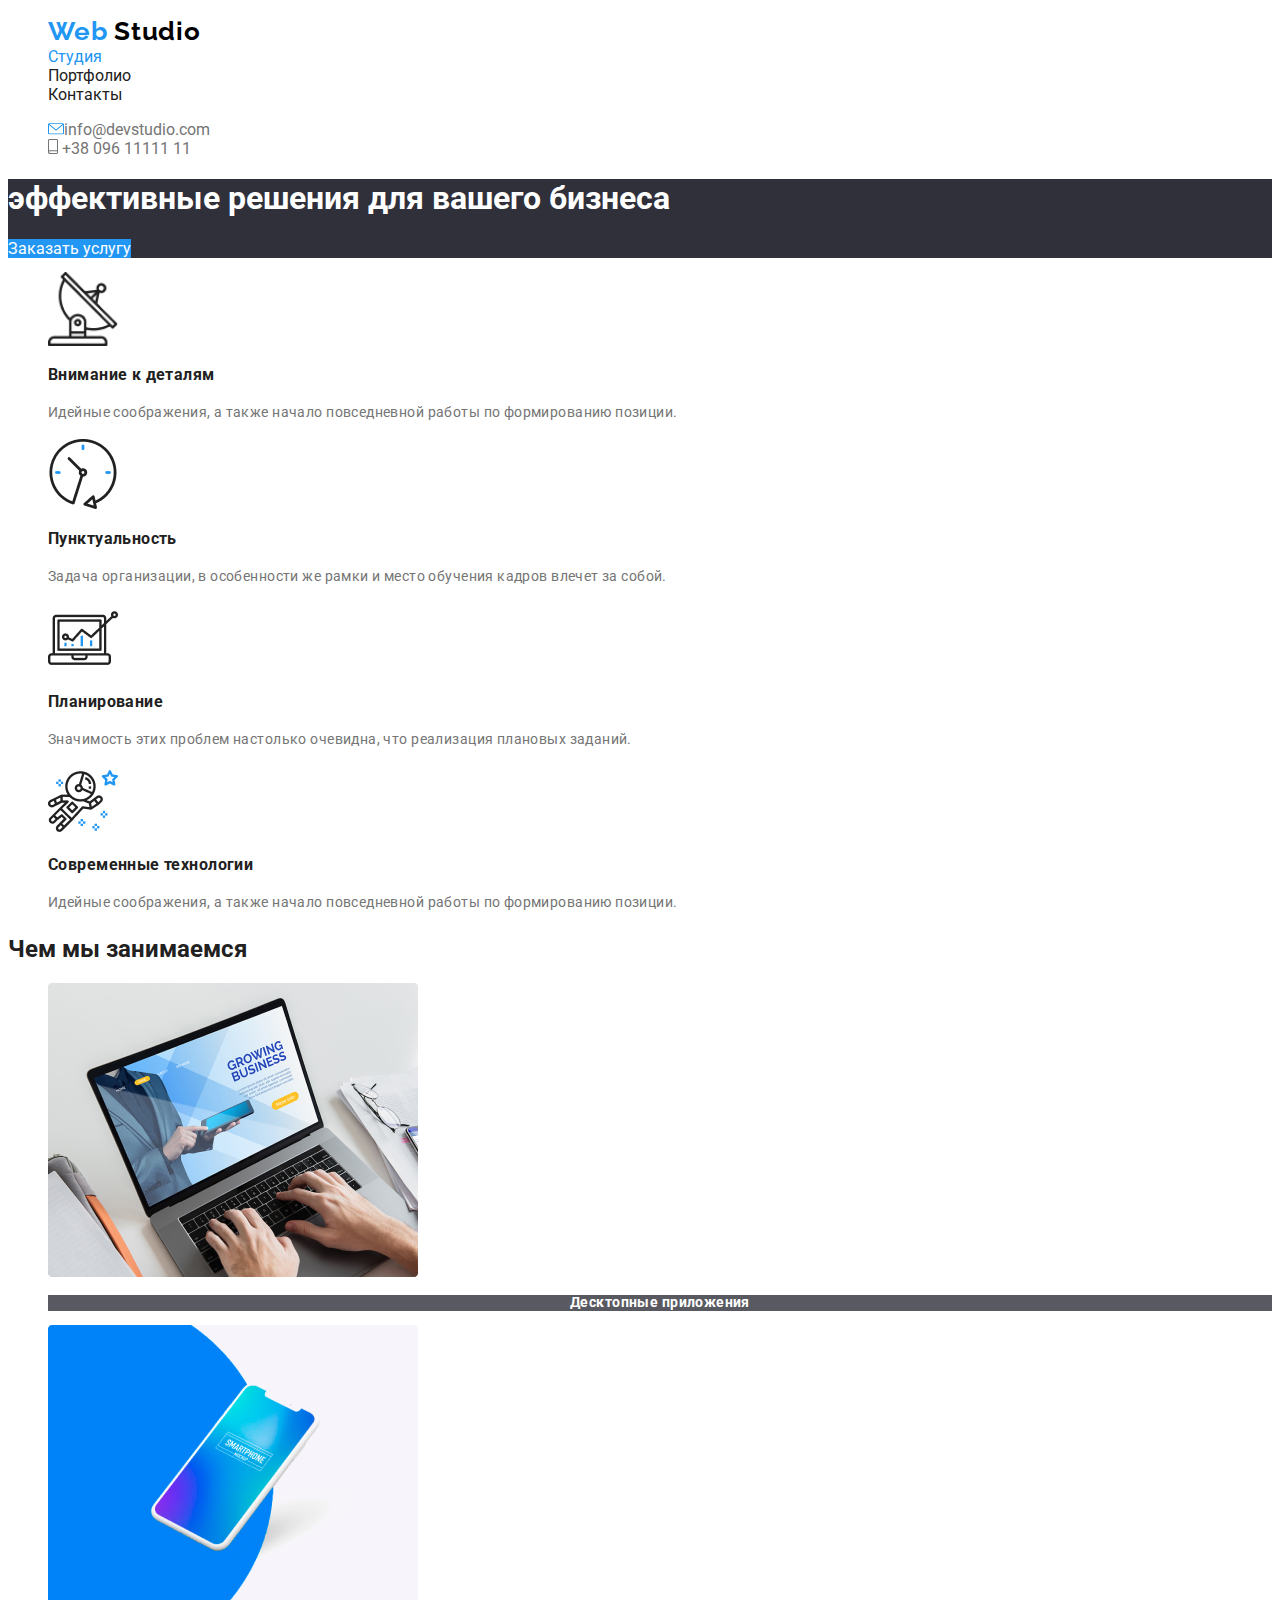
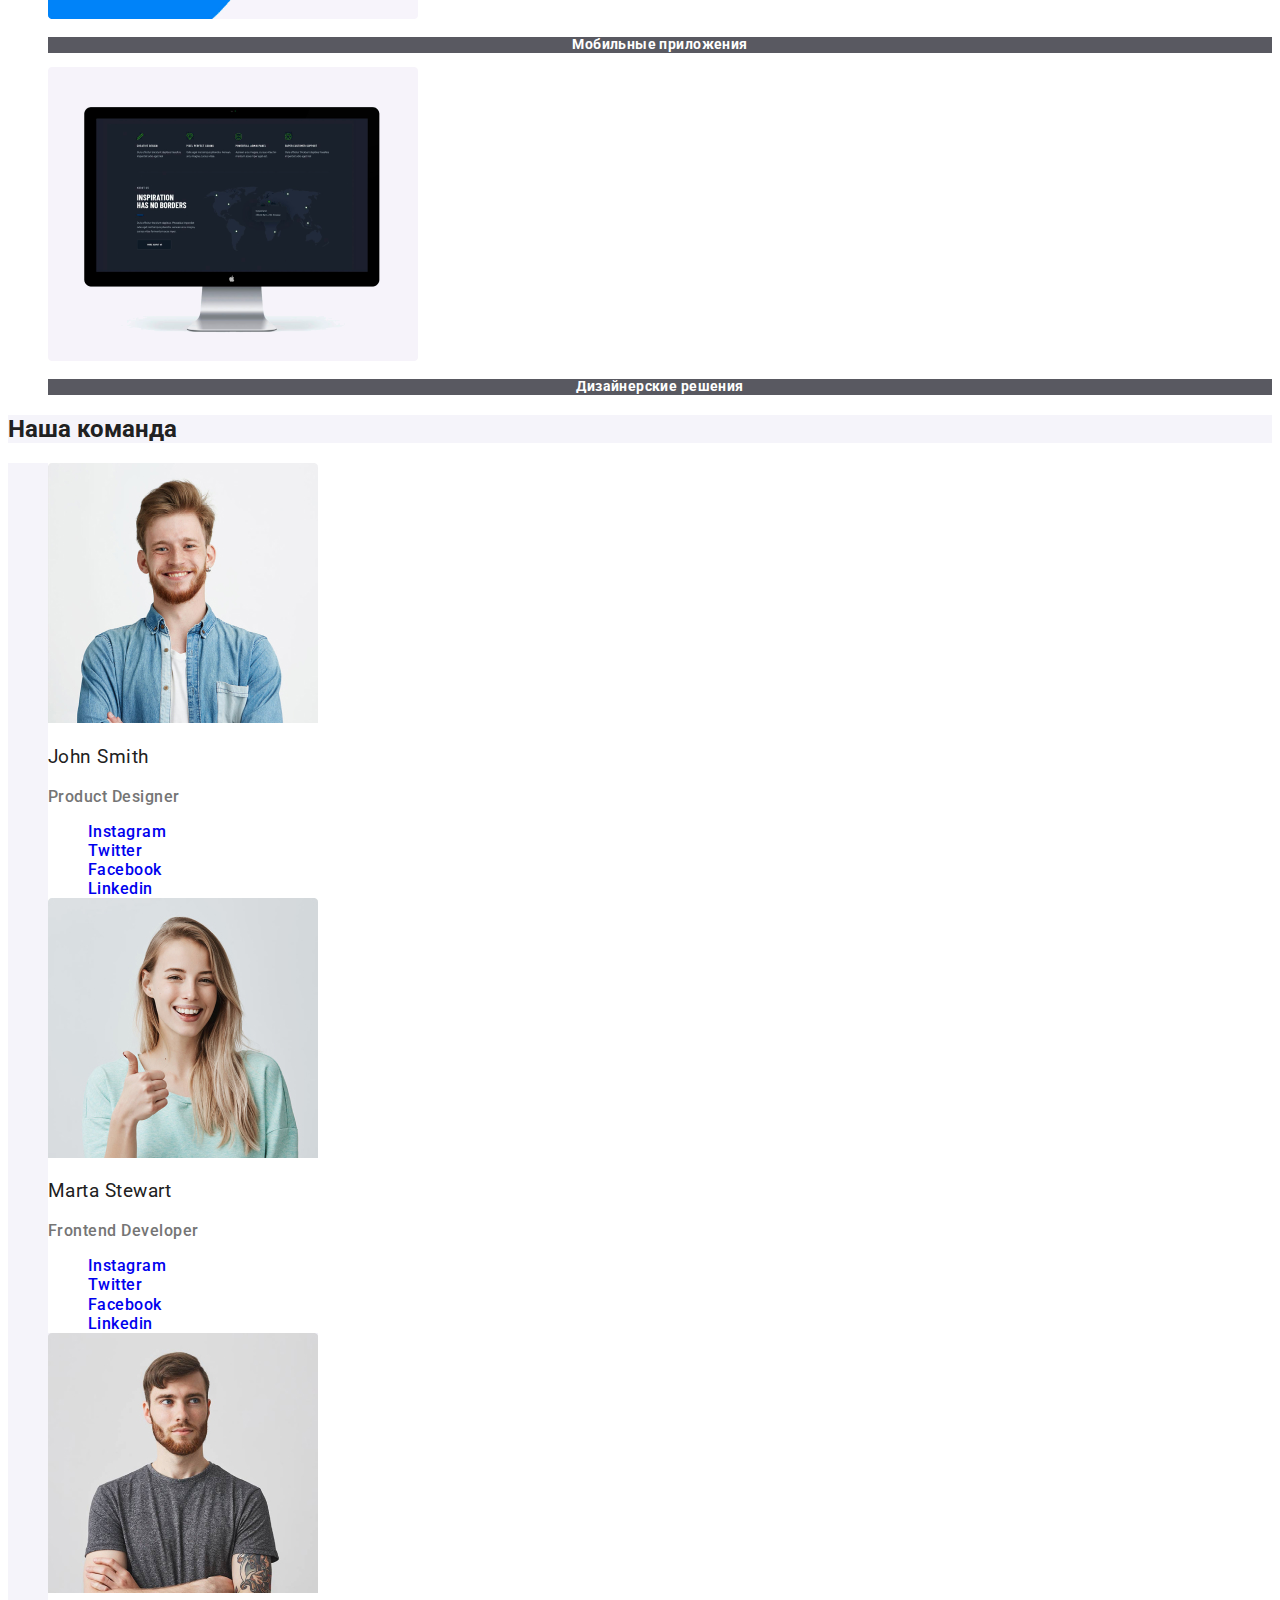
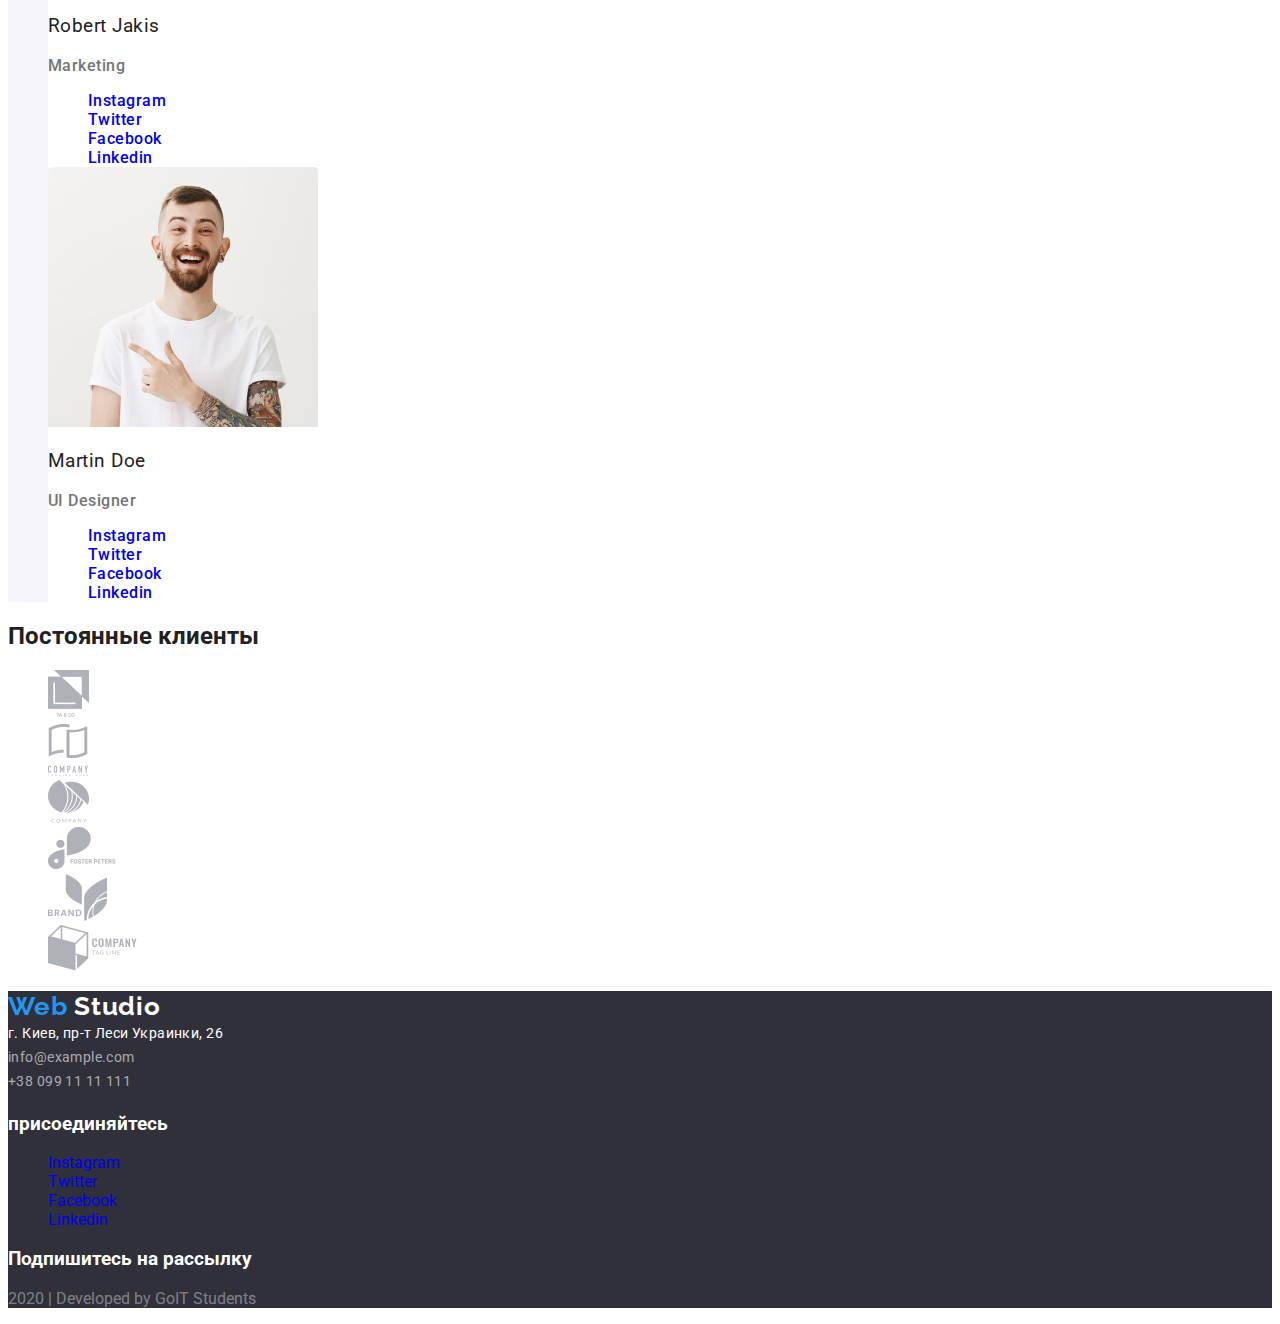
==== index.html @ e080ade0 "дв3" ====
<!DOCTYPE html>
<html lang="ru">
  <head>
    <meta charset="UTF-8" />
    <meta name="viewport" content="width=device-width, initial-scale=1.0" />
    <title>Web Stydio</title>
    <link rel="stylesheet" href="https://fonts.googleapis.com/css2?family=Raleway:wght@700&family=Roboto:wght@400;500;700&display=swap" />
    <link rel="stylesheet" href="./css/styles.css" />
  </head>
  <body>
    <!--Site header -->
    <header class="page-header">
      <nav>
        <!--Menu-->
        <ul class="site-nav">
          <li>
            <a href="./index.html" class="logo"> <span class="logo-web">Web</span> Studio</a>
          </li>
          <li><a href="./index.html" class="link current">Студия</a></li>
          <li><a href="./portfolio.html" class="link">Портфолио</a></li>
          <li><a href="#" class="link">Контакты</a></li>
        </ul>
        <!--Contacts-->
        <ul class="contacts-nav">
          <li>
            <a href="mailto:info@devstudio.com" class="link"> <img src="./img/icon_mail_box.svg" alt="company logo" />info@devstudio.com </a>
          </li>
          <li>
            <a href="tel:+380961111111" class="link"> <img src="./img/icon_phone.svg" alt="company logo" /> +38 096 11111 11 </a>
          </li>
        </ul>
      </nav>
    </header>
    <!--Main content-->
    <main class="page-main">
      <section class="hero">
        <h1 class="hero-title">эффективные решения для вашего бизнеса</h1>
        <a href="" class="hero-button">Заказать услугу</a>
      </section>
      <!--Our advantages (section header visually hide in css)-->
      <section class="section">
        <h2 class="visually-hidden">Наши преимущества</h2>
        <ul class="advantages">
          <li>
            <a href=""> <img src="./img/our_advantegis/antenna1.png" alt="antenna" width="70" /> </a>
            <h3 class="advantages-title">Внимание к деталям</h3>
            <p class="title-text">
              Идейные соображения, а также начало повседневной работы по формированию позиции.
            </p>
          </li>
          <li>
            <a href=""> <img src="./img/our_advantegis/clock1.png" alt="clock" width="70" /> </a>
            <h3 class="advantages-title">Пунктуальность</h3>
            <p class="title-text">
              Задача организации, в особенности же рамки и место обучения кадров влечет за собой.
            </p>
          </li>
          <li>
            <a href=""> <img src="./img/our_advantegis/diagram1.png" alt="diagram" width="70" /> </a>
            <h3 class="advantages-title">Планирование</h3>
            <p class="title-text">
              Значимость этих проблем настолько очевидна, что реализация плановых заданий.
            </p>
          </li>
          <li>
            <a href=""> <img src="./img/our_advantegis/astronaut1.png" alt="future technology" width="70" /></a>
            <h3 class="advantages-title">Современные технологии</h3>
            <p class="title-text">
              Идейные соображения, а также начало повседневной работы по формированию позиции.
            </p>
          </li>
        </ul>
      </section>
      <!--section - what we do-->
      <section class="section">
        <h2 class="section-title">Чем мы занимаемся</h2>
        <ul class="applications">
          <li>
            <a href=""> <img src="./img/desktop_application.png" alt="desktop application" width="370" /></a>
            <h3 class="applications-title">Десктопные приложения</h3>
          </li>
          <li>
            <a href=""> <img src="./img/mobile_application.png" alt="mobile application" width="370" /></a>
            <h3 class="applications-title">Мобильные приложения</h3>
          </li>
          <li>
            <a href=""> <img src="./img/design_decisions.png" alt="design decisions" width="370" /></a>
            <h3 class="applications-title">Дизайнерские решения</h3>
          </li>
        </ul>
      </section>
      <section class="team-section">
        <!--section - our team-->
        <h2 class="section-title">Наша команда</h2>
        <ul class="team-leader">
          <li class="team-leader-block">
            <a href=""><img src="./img/our_team_photo/john.jpg" alt="photo John Smith" width="270" /></a>
            <h3 class="team-title">John Smith</h3>
            <p class="proffesion">Product Designer</p>
            <ul class="social">
              <li><a href="#" class="social-link"> Instagram </a></li>
              <li><a href="#" class="social-link"> Twitter </a></li>
              <li><a href="#" class="social-link"> Facebook </a></li>
              <li><a href="#" class="social-link"> Linkedin </a></li>
            </ul>
          </li>
          <li class="team-leader-block">
            <a href=""> <img src="./img/our_team_photo/marta.jpg" alt="photo Marta Stewart" width="270" /></a>
            <h3 class="team-title">Marta Stewart</h3>
            <p class="proffesion">Frontend Developer</p>
            <ul class="social">
              <li><a href="#" class="social-link"> Instagram </a></li>
              <li><a href="#" class="social-link"> Twitter </a></li>
              <li><a href="#" class="social-link"> Facebook </a></li>
              <li><a href="#" class="social-link"> Linkedin </a></li>
            </ul>
          </li>
          <li class="team-leader-block">
            <a href=""> <img src="./img/our_team_photo/robert.jpg" alt="photo Robert Jakis" width="270" /></a>
            <h3 class="team-title">Robert Jakis</h3>
            <p class="proffesion">Marketing</p>
            <ul class="social">
              <li><a href="#" class="social-link"> Instagram </a></li>
              <li><a href="#" class="social-link"> Twitter </a></li>
              <li><a href="#" class="social-link"> Facebook </a></li>
              <li><a href="#" class="social-link"> Linkedin </a></li>
            </ul>
          </li>
          <li class="team-leader-block">
            <a href=""> <img src="./img/our_team_photo/martin.jpg" alt="photo Martin Doe" width="270" /></a>
            <h3 class="team-title">Martin Doe</h3>
            <p class="proffesion">UI Designer</p>
            <ul class="social">
              <li><a href="#" class="social-link"> Instagram </a></li>
              <li><a href="#" class="social-link"> Twitter </a></li>
              <li><a href="#" class="social-link"> Facebook </a></li>
              <li><a href="#" class="social-link"> Linkedin </a></li>
            </ul>
          </li>
        </ul>
      </section>
      <!--Regular customers-->
      <section class="clients">
        <h2 class="section-title">Постоянные клиенты</h2>
        <ul>
          <li>
            <a href=""> <img src="./img/custumer1.png" alt="YA &amp; CO" /></a>
          </li>
          <li>
            <a href=""> <img src="./img/custumer2.png" alt="company tagline here" /></a>
          </li>
          <li>
            <a href=""> <img src="./img/custumer3.png" alt="cpmpany" /></a>
          </li>
          <li>
            <a href=""> <img src="./img/custumer4.png" alt="foster peters" /></a>
          </li>
          <li>
            <a href=""> <img src="./img/custumer5.png" alt="brand" /></a>
          </li>
          <li>
            <a href=""> <img src="./img/custumer6.png" alt="company tagline" /></a>
          </li>
        </ul>
      </section>
    </main>
    <!--Footer-->
    <footer class="page-footer">
      <a href="./index.html" class="logo logo-footer"> <span class="logo-web">Web</span> Studio</a>
      <address class="address">
        <span> г. Киев, пр-т Леси Украинки, 26</span> <br />
        <a href="mailto:info@example.com" class="footer-contacts">info@example.com </a><br />
        <a href="tel:+380991111111" class="footer-contacts">+38 099 11 11 111 </a>
      </address>

      <!--section header visually hide in css-->
      <h2 class="visually-hidden">Средства связи</h2>
      <h3>присоединяйтесь</h3>
      <ul class="footer-social">
        <li><a href="#" class="social-link"> Instagram </a></li>
        <li><a href="#" class="social-link"> Twitter </a></li>
        <li><a href="#" class="social-link"> Facebook </a></li>
        <li><a href="#" class="social-link"> Linkedin </a></li>
      </ul>
      <h3>Подпишитесь на рассылку</h3>
      <p class="developed">2020 | Developed by GoIT Students</p>
    </footer>
  </body>
</html>
---- css/styles.css ----
:root {
  --primery-text-color: #212121;
  --title-text-color: #757575;
  --accent-color: #2196f3;
}
body {
  color: #212121;
  font-family: 'Roboto', 'sans-serif';
}
ul {
  list-style: none;
}
a {
  text-decoration: none;
}
.visually-hidden {
  position: absolute;
  width: 1px;
  height: 1px;
  margin: -1px;
  border: 0;
  padding: 0;
  clip: rect(0 0 0 0);
  overflow: hidden;
}
/*css for index.html*/
.page-header {
  background-color: #ffffff;
}
.logo {
  color: #000000;
  font-family: Raleway;
  font-style: normal;
  font-weight: bold;
  font-size: 26px;
  line-height: 31px;
  letter-spacing: 0.03em;
}
.logo-web {
  color: var(--accent-color);
}
.site-nav .link {
  color: var(--primery-text-color);
}
.site-nav .link:hover,
.site-nav .link:focus {
  color: var(--accent-color);
}
.site-nav .link.current {
  color: var(--accent-color);
}
.contacts-nav .link {
  color: var(--title-text-color);
}
.contacts-nav .link:hover,
.contacts-nav .link:focus {
  color: var(--accent-color);
}
.hero {
  background-color: #2f303a;
}
.hero-button {
  background-color: #2196f3;
  color: #ffffff;
}
.hero-title {
  color: #ffffff;
}
.team-section .team-leader {
  background-color: #f5f4fa;
}
.team-section .section-title {
  background-color: #f5f4fa;
}
.section-title {
  color: var(--primery-text-color);
}
.advantages {
  font-style: normal;
  font-weight: 700;
  font-size: 14px;
  line-height: 1.14;
  letter-spacing: 0.03em;
}
.advantages .advantages-title {
  color: var(--primery-text-color);
}
.advantages .title-text {
  color: var(--title-text-color);
  font-weight: 400;
  line-height: 1.71;
}
.applications .applications-title {
  background-color: rgba(47, 48, 58, 0.8);
  color: #ffffff;
  font-style: normal;
  font-weight: 700;
  font-size: 14px;
  line-height: 1.14;
  text-align: center;
  letter-spacing: 0.03em;
}
.team-leader > li {
  background-color: #ffffff;
}
.team-leader {
  background-color: #ffffff;
  font-style: normal;
  font-weight: 500;
  font-size: 16px;
  line-height: 1.19;
  letter-spacing: 0.03em;
}
.team-title {
  color: var(--primery-text-color);
  font-weight: 400;
}
.proffesion {
  color: var(--title-text-color);
}
.social .social-link:hover,
.social .social-link:focus {
  color: var(--accent-color);
}
/* .clients {
  background-color: #e5e5e5;
} */
.page-footer {
  background-color: #2f303a;
  color: #ffffff;
}
.logo-footer {
  color: #ffffff;
}
.page-footer .footer-contacts {
  color: rgba(255, 255, 255, 0.6);
}
.footer-social .social-link:hover,
.footer-social .social-link:focus {
  color: var(--accent-color);
}
.address {
  font-style: normal;
  font-weight: normal;
  font-size: 14px;
  line-height: 1.71;
  letter-spacing: 0.03em;
}
.developed {
  color: rgba(255, 255, 255, 0.4);
}
/*css for portfolio.html*/
.page-content .button:hover,
.page-content .button:focus {
  background-color: var(--accent-color);
  color: #ffffff;
}
.list-button {
  font-style: normal;
  font-weight: 500;
  font-size: 16px;
  line-height: 1.62;
  text-align: center;
  letter-spacing: 0.03em;
}
.project-title {
  color: var(--primery-text-color);
  font-style: normal;
  font-weight: 700;
  font-size: 18px;
  line-height: 2;
  letter-spacing: 0.06em;
}
.project-section {
  color: var(--title-text-color);
  font-weight: 400;
  font-size: 16px;
  line-height: 1.87;
  letter-spacing: 0.03em;
}
.project-text {
  color: #ffffff;
  background-color: var(--accent-color);
  font-weight: 400;
  font-size: 18px;
  line-height: 1.56;
  letter-spacing: 0.03em;
}
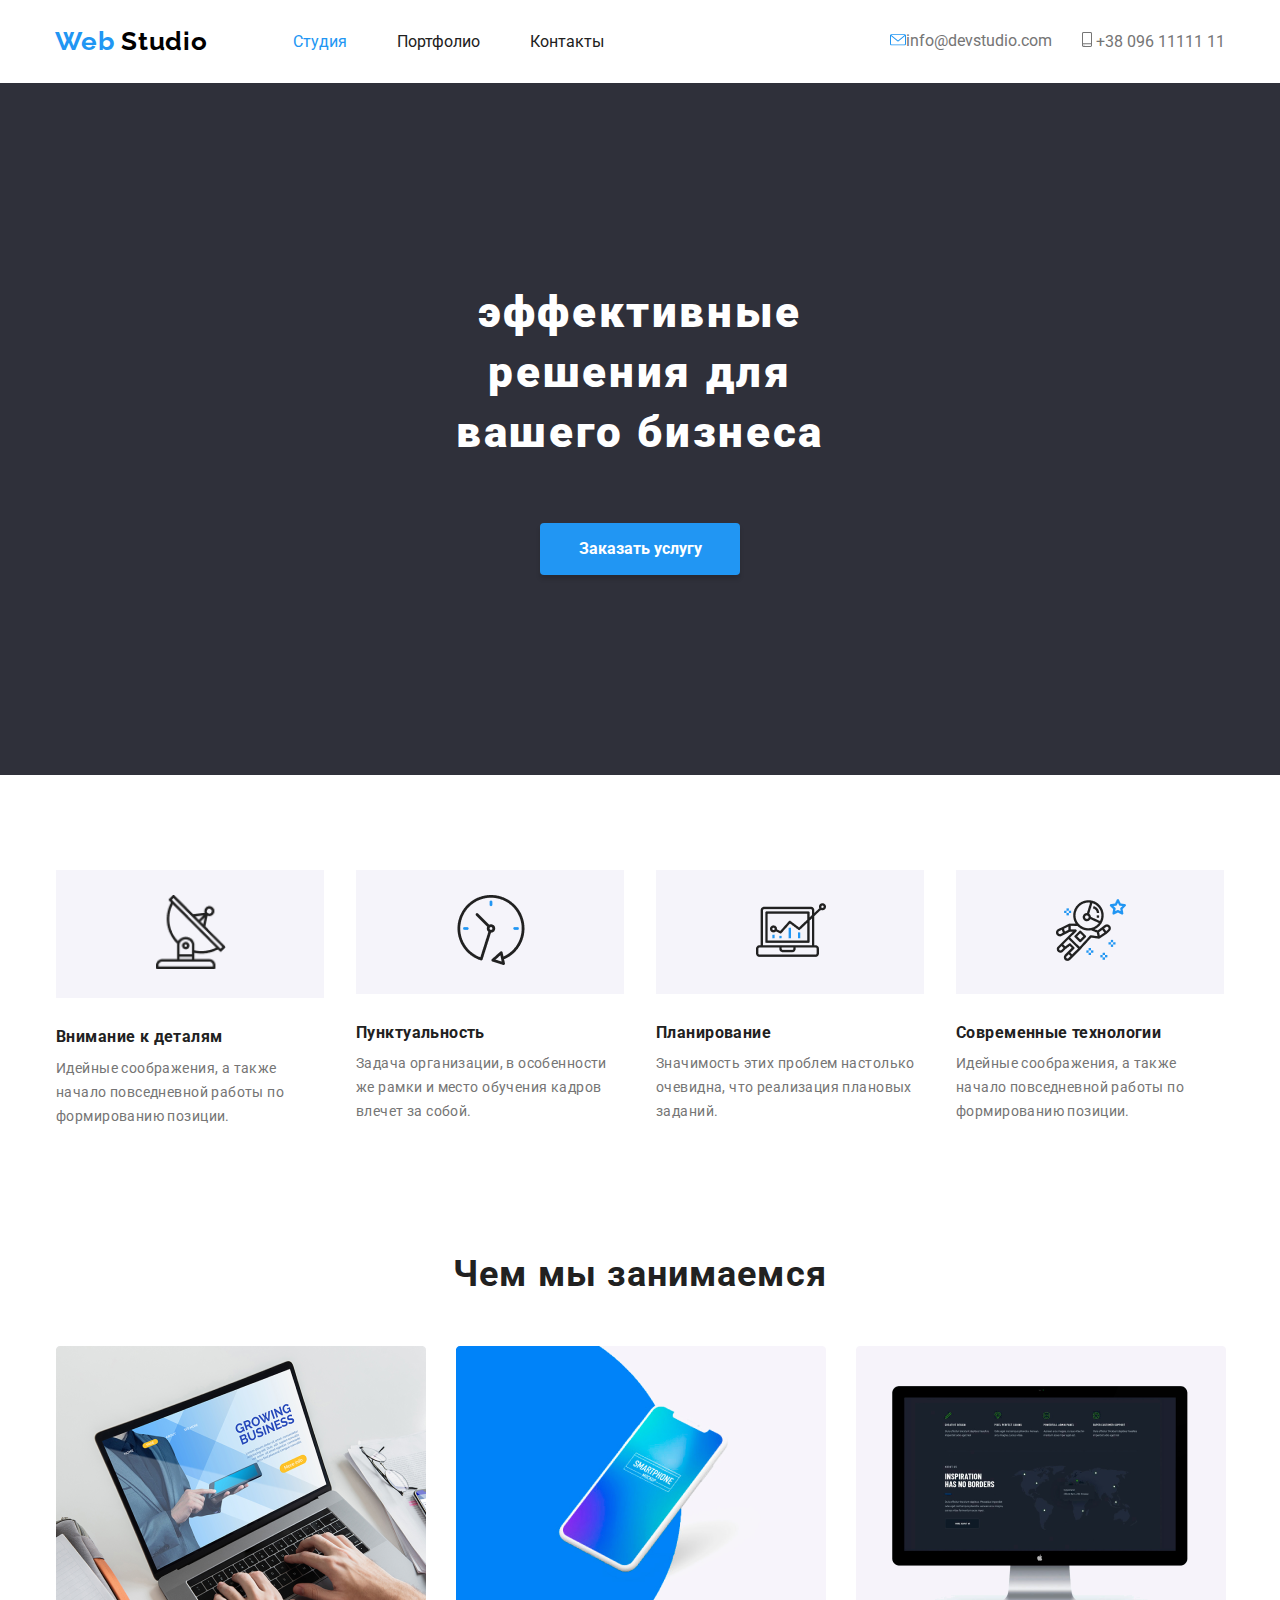
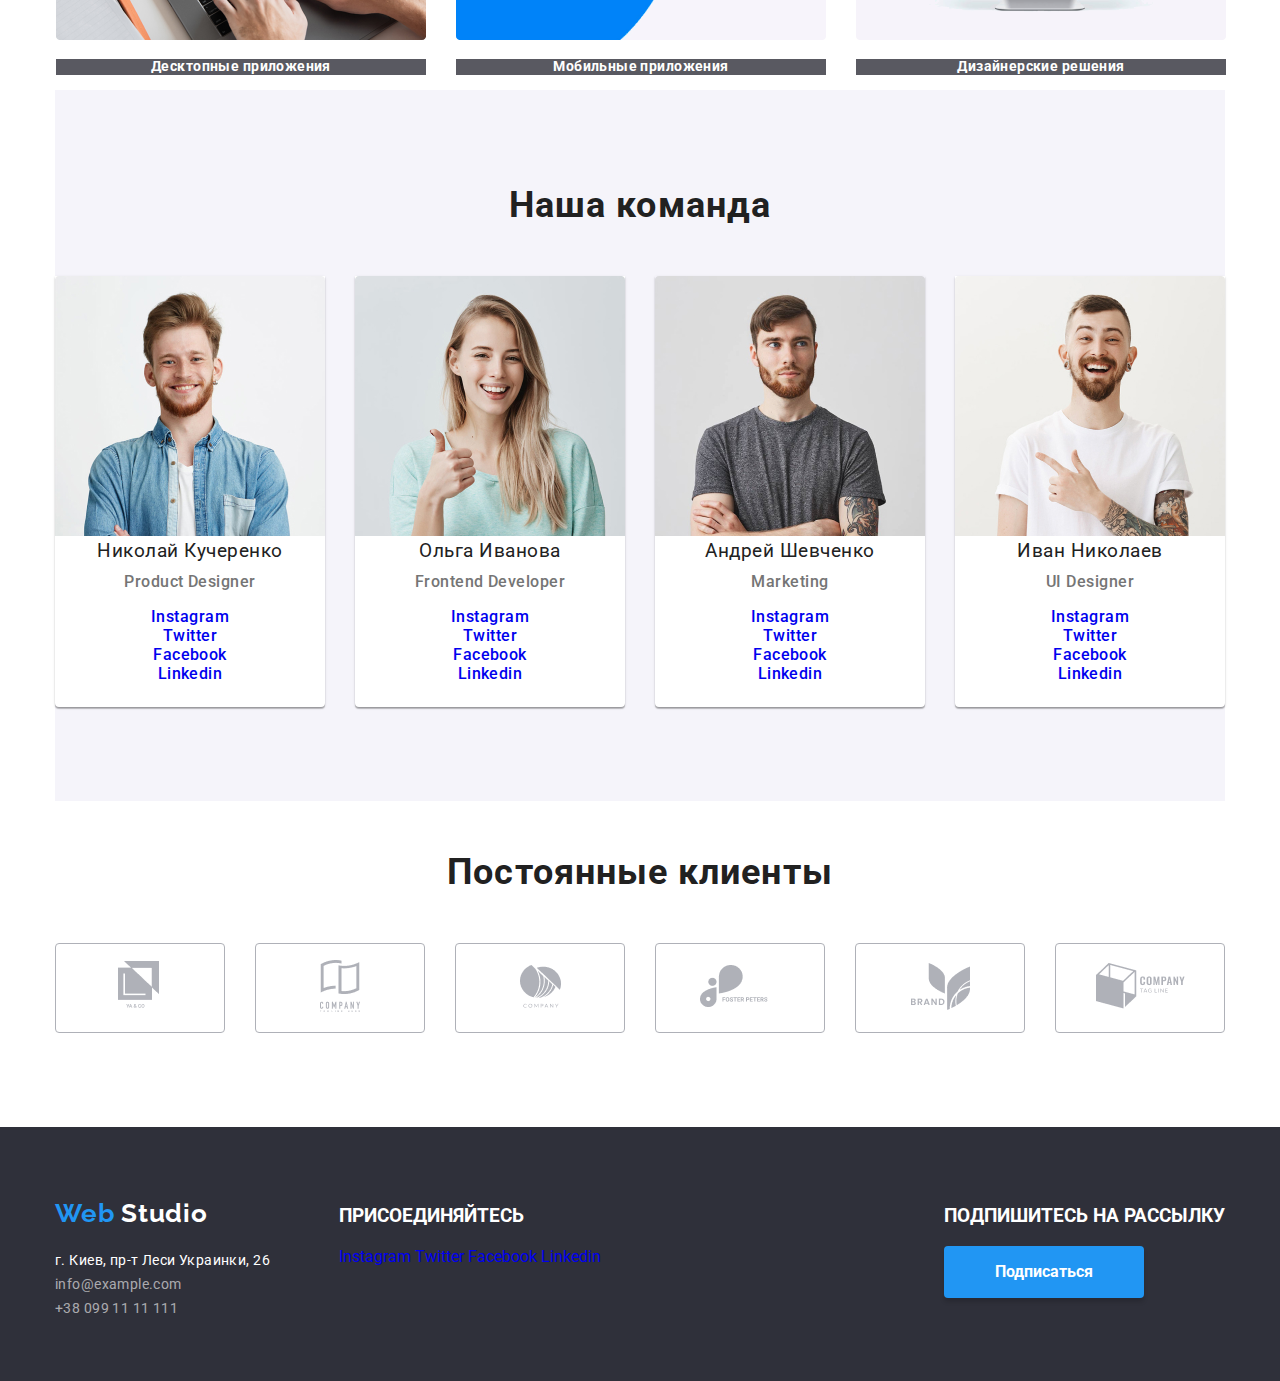
==== commit 38742d02: "hw3" ====
--- a/index.html
+++ b/index.html
@@ -5,32 +5,35 @@
     <meta name="viewport" content="width=device-width, initial-scale=1.0" />
     <title>Web Stydio</title>
     <link rel="stylesheet" href="https://fonts.googleapis.com/css2?family=Raleway:wght@700&family=Roboto:wght@400;500;700&display=swap" />
+    <link rel="stylesheet" href="https://cdnjs.cloudflare.com/ajax/libs/modern-normalize/0.6.0/modern-normalize.min.css" />
     <link rel="stylesheet" href="./css/styles.css" />
   </head>
   <body>
     <!--Site header -->
     <header class="page-header">
-      <nav>
-        <!--Menu-->
-        <ul class="site-nav">
-          <li>
-            <a href="./index.html" class="logo"> <span class="logo-web">Web</span> Studio</a>
-          </li>
-          <li><a href="./index.html" class="link current">Студия</a></li>
-          <li><a href="./portfolio.html" class="link">Портфолио</a></li>
-          <li><a href="#" class="link">Контакты</a></li>
-        </ul>
-        <!--Contacts-->
-        <ul class="contacts-nav">
-          <li>
-            <a href="mailto:info@devstudio.com" class="link"> <img src="./img/icon_mail_box.svg" alt="company logo" />info@devstudio.com </a>
-          </li>
-          <li>
-            <a href="tel:+380961111111" class="link"> <img src="./img/icon_phone.svg" alt="company logo" /> +38 096 11111 11 </a>
-          </li>
-        </ul>
-      </nav>
+      <div class="conteiner">
+        <nav class="main-nav">
+          <!--Menu-->
+          <a href="./index.html" class="logo"> <span class="logo-web">Web</span> Studio</a>
+
+          <ul class="site-nav list">
+            <li class="item"><a href="./index.html" class="link current">Студия</a></li>
+            <li class="item"><a href="./portfolio.html" class="link">Портфолио</a></li>
+            <li class="item"><a href="#" class="link">Контакты</a></li>
+          </ul>
+          <!--Contacts-->
+          <ul class="contacts-nav list">
+            <li class="item">
+              <a href="mailto:info@devstudio.com" class="link"> <img src="./img/icon_mail_box.svg" alt="company logo" />info@devstudio.com </a>
+            </li>
+            <li class="item">
+              <a href="tel:+380961111111" class="link"> <img src="./img/icon_phone.svg" alt="company logo" /> +38 096 11111 11 </a>
+            </li>
+          </ul>
+        </nav>
+      </div>
     </header>
+
     <!--Main content-->
     <main class="page-main">
       <section class="hero">
@@ -39,151 +42,176 @@
       </section>
       <!--Our advantages (section header visually hide in css)-->
       <section class="section">
-        <h2 class="visually-hidden">Наши преимущества</h2>
-        <ul class="advantages">
-          <li>
-            <a href=""> <img src="./img/our_advantegis/antenna1.png" alt="antenna" width="70" /> </a>
-            <h3 class="advantages-title">Внимание к деталям</h3>
-            <p class="title-text">
-              Идейные соображения, а также начало повседневной работы по формированию позиции.
-            </p>
-          </li>
-          <li>
-            <a href=""> <img src="./img/our_advantegis/clock1.png" alt="clock" width="70" /> </a>
-            <h3 class="advantages-title">Пунктуальность</h3>
-            <p class="title-text">
-              Задача организации, в особенности же рамки и место обучения кадров влечет за собой.
-            </p>
-          </li>
-          <li>
-            <a href=""> <img src="./img/our_advantegis/diagram1.png" alt="diagram" width="70" /> </a>
-            <h3 class="advantages-title">Планирование</h3>
-            <p class="title-text">
-              Значимость этих проблем настолько очевидна, что реализация плановых заданий.
-            </p>
-          </li>
-          <li>
-            <a href=""> <img src="./img/our_advantegis/astronaut1.png" alt="future technology" width="70" /></a>
-            <h3 class="advantages-title">Современные технологии</h3>
-            <p class="title-text">
-              Идейные соображения, а также начало повседневной работы по формированию позиции.
-            </p>
-          </li>
-        </ul>
+        <div class="conteiner">
+          <h2 class="visually-hidden">Наши преимущества</h2>
+          <ul class="advantages list">
+            <li class="advantages-item">
+              <div class="advantages-img">
+                <a href=""> <img src="./img/our_advantegis/antenna1.png" alt="antenna" width="70" /> </a>
+              </div>
+              <h3 class="advantages-title">Внимание к деталям</h3>
+              <p class="title-text">
+                Идейные соображения, а также начало повседневной работы по формированию позиции.
+              </p>
+            </li>
+            <li class="advantages-item">
+              <div class="advantages-img">
+                <a href=""> <img src="./img/our_advantegis/clock1.png" alt="clock" width="70" /> </a>
+              </div>
+              <h3 class="advantages-title">Пунктуальность</h3>
+              <p class="title-text">
+                Задача организации, в особенности же рамки и место обучения кадров влечет за собой.
+              </p>
+            </li>
+            <li class="advantages-item">
+              <div class="advantages-img">
+                <a href=""> <img src="./img/our_advantegis/diagram1.png" alt="diagram" width="70" /> </a>
+              </div>
+              <h3 class="advantages-title">Планирование</h3>
+              <p class="title-text">
+                Значимость этих проблем настолько очевидна, что реализация плановых заданий.
+              </p>
+            </li>
+            <li class="advantages-item">
+              <div class="advantages-img">
+                <a href=""> <img src="./img/our_advantegis/astronaut1.png" alt="future technology" width="70" /></a>
+              </div>
+              <h3 class="advantages-title">Современные технологии</h3>
+              <p class="title-text">
+                Идейные соображения, а также начало повседневной работы по формированию позиции.
+              </p>
+            </li>
+          </ul>
+        </div>
       </section>
       <!--section - what we do-->
       <section class="section">
-        <h2 class="section-title">Чем мы занимаемся</h2>
-        <ul class="applications">
-          <li>
-            <a href=""> <img src="./img/desktop_application.png" alt="desktop application" width="370" /></a>
-            <h3 class="applications-title">Десктопные приложения</h3>
-          </li>
-          <li>
-            <a href=""> <img src="./img/mobile_application.png" alt="mobile application" width="370" /></a>
-            <h3 class="applications-title">Мобильные приложения</h3>
-          </li>
-          <li>
-            <a href=""> <img src="./img/design_decisions.png" alt="design decisions" width="370" /></a>
-            <h3 class="applications-title">Дизайнерские решения</h3>
-          </li>
-        </ul>
+        <div class="conteiner">
+          <h2 class="section-title">Чем мы занимаемся</h2>
+          <ul class="applications list">
+            <li class="applications-item">
+              <a href=""> <img src="./img/desktop_application.png" alt="desktop application" width="370" /></a>
+              <h3 class="applications-title">Десктопные приложения</h3>
+            </li>
+            <li class="applications-item">
+              <a href=""> <img src="./img/mobile_application.png" alt="mobile application" width="370" /></a>
+              <h3 class="applications-title">Мобильные приложения</h3>
+            </li>
+            <li class="applications-item">
+              <a href=""> <img src="./img/design_decisions.png" alt="design decisions" width="370" /></a>
+              <h3 class="applications-title">Дизайнерские решения</h3>
+            </li>
+          </ul>
+        </div>
       </section>
       <section class="team-section">
         <!--section - our team-->
-        <h2 class="section-title">Наша команда</h2>
-        <ul class="team-leader">
-          <li class="team-leader-block">
-            <a href=""><img src="./img/our_team_photo/john.jpg" alt="photo John Smith" width="270" /></a>
-            <h3 class="team-title">John Smith</h3>
-            <p class="proffesion">Product Designer</p>
-            <ul class="social">
-              <li><a href="#" class="social-link"> Instagram </a></li>
-              <li><a href="#" class="social-link"> Twitter </a></li>
-              <li><a href="#" class="social-link"> Facebook </a></li>
-              <li><a href="#" class="social-link"> Linkedin </a></li>
-            </ul>
-          </li>
-          <li class="team-leader-block">
-            <a href=""> <img src="./img/our_team_photo/marta.jpg" alt="photo Marta Stewart" width="270" /></a>
-            <h3 class="team-title">Marta Stewart</h3>
-            <p class="proffesion">Frontend Developer</p>
-            <ul class="social">
-              <li><a href="#" class="social-link"> Instagram </a></li>
-              <li><a href="#" class="social-link"> Twitter </a></li>
-              <li><a href="#" class="social-link"> Facebook </a></li>
-              <li><a href="#" class="social-link"> Linkedin </a></li>
-            </ul>
-          </li>
-          <li class="team-leader-block">
-            <a href=""> <img src="./img/our_team_photo/robert.jpg" alt="photo Robert Jakis" width="270" /></a>
-            <h3 class="team-title">Robert Jakis</h3>
-            <p class="proffesion">Marketing</p>
-            <ul class="social">
-              <li><a href="#" class="social-link"> Instagram </a></li>
-              <li><a href="#" class="social-link"> Twitter </a></li>
-              <li><a href="#" class="social-link"> Facebook </a></li>
-              <li><a href="#" class="social-link"> Linkedin </a></li>
-            </ul>
-          </li>
-          <li class="team-leader-block">
-            <a href=""> <img src="./img/our_team_photo/martin.jpg" alt="photo Martin Doe" width="270" /></a>
-            <h3 class="team-title">Martin Doe</h3>
-            <p class="proffesion">UI Designer</p>
-            <ul class="social">
-              <li><a href="#" class="social-link"> Instagram </a></li>
-              <li><a href="#" class="social-link"> Twitter </a></li>
-              <li><a href="#" class="social-link"> Facebook </a></li>
-              <li><a href="#" class="social-link"> Linkedin </a></li>
-            </ul>
-          </li>
-        </ul>
+        <div class="conteiner">
+          <h2 class="section-title section-team">Наша команда</h2>
+          <ul class="team-leader list">
+            <li class="team-leader-block">
+              <a href=""><img src="./img/our_team_photo/john.jpg" alt="photo John Smith" width="270" /></a>
+              <h3 class="team-title">Николай Кучеренко</h3>
+              <p class="proffesion">Product Designer</p>
+              <ul class="social list">
+                <li><a href="#" class="social-link"> Instagram </a></li>
+                <li><a href="#" class="social-link"> Twitter </a></li>
+                <li><a href="#" class="social-link"> Facebook </a></li>
+                <li><a href="#" class="social-link"> Linkedin </a></li>
+              </ul>
+            </li>
+            <li class="team-leader-block">
+              <a href=""> <img src="./img/our_team_photo/marta.jpg" alt="photo Marta Stewart" width="270" /></a>
+              <h3 class="team-title">Ольга Иванова</h3>
+              <p class="proffesion">Frontend Developer</p>
+              <ul class="social list">
+                <li><a href="#" class="social-link"> Instagram </a></li>
+                <li><a href="#" class="social-link"> Twitter </a></li>
+                <li><a href="#" class="social-link"> Facebook </a></li>
+                <li><a href="#" class="social-link"> Linkedin </a></li>
+              </ul>
+            </li>
+            <li class="team-leader-block">
+              <a href=""> <img src="./img/our_team_photo/robert.jpg" alt="photo Robert Jakis" width="270" /></a>
+              <h3 class="team-title">Андрей Шевченко</h3>
+              <p class="proffesion">Marketing</p>
+              <ul class="social list">
+                <li><a href="#" class="social-link"> Instagram </a></li>
+                <li><a href="#" class="social-link"> Twitter </a></li>
+                <li><a href="#" class="social-link"> Facebook </a></li>
+                <li><a href="#" class="social-link"> Linkedin </a></li>
+              </ul>
+            </li>
+            <li class="team-leader-block">
+              <a href=""> <img src="./img/our_team_photo/martin.jpg" alt="photo Martin Doe" width="270" /></a>
+              <h3 class="team-title">Иван Николаев</h3>
+              <p class="proffesion">UI Designer</p>
+              <ul class="social list">
+                <li><a href="#" class="social-link"> Instagram </a></li>
+                <li><a href="#" class="social-link"> Twitter </a></li>
+                <li><a href="#" class="social-link"> Facebook </a></li>
+                <li><a href="#" class="social-link"> Linkedin </a></li>
+              </ul>
+            </li>
+          </ul>
+        </div>
       </section>
       <!--Regular customers-->
       <section class="clients">
-        <h2 class="section-title">Постоянные клиенты</h2>
-        <ul>
-          <li>
-            <a href=""> <img src="./img/custumer1.png" alt="YA &amp; CO" /></a>
-          </li>
-          <li>
-            <a href=""> <img src="./img/custumer2.png" alt="company tagline here" /></a>
-          </li>
-          <li>
-            <a href=""> <img src="./img/custumer3.png" alt="cpmpany" /></a>
-          </li>
-          <li>
-            <a href=""> <img src="./img/custumer4.png" alt="foster peters" /></a>
-          </li>
-          <li>
-            <a href=""> <img src="./img/custumer5.png" alt="brand" /></a>
-          </li>
-          <li>
-            <a href=""> <img src="./img/custumer6.png" alt="company tagline" /></a>
-          </li>
-        </ul>
+        <div class="conteiner clients-conteiner">
+          <h2 class="section-title">Постоянные клиенты</h2>
+          <ul class="clients-list list">
+            <li class="clients-list-item">
+              <div class="clients-img">
+                <a href=""> <img src="./img/custumer1.png" alt="YA &amp; CO" /></a>
+              </div>
+            </li>
+            <li class="clients-list-item">
+              <a href=""> <img src="./img/custumer2.png" alt="company tagline here" /></a>
+            </li>
+            <li class="clients-list-item">
+              <a href=""> <img src="./img/custumer3.png" alt="cpmpany" /></a>
+            </li>
+            <li class="clients-list-item">
+              <a href=""> <img src="./img/custumer4.png" alt="foster peters" /></a>
+            </li>
+            <li class="clients-list-item">
+              <a href=""> <img src="./img/custumer5.png" alt="brand" /></a>
+            </li>
+            <li class="clients-list-item">
+              <a href=""> <img src="./img/custumer6.png" alt="company tagline" /></a>
+            </li>
+          </ul>
+        </div>
       </section>
     </main>
     <!--Footer-->
     <footer class="page-footer">
-      <a href="./index.html" class="logo logo-footer"> <span class="logo-web">Web</span> Studio</a>
-      <address class="address">
-        <span> г. Киев, пр-т Леси Украинки, 26</span> <br />
-        <a href="mailto:info@example.com" class="footer-contacts">info@example.com </a><br />
-        <a href="tel:+380991111111" class="footer-contacts">+38 099 11 11 111 </a>
-      </address>
-
-      <!--section header visually hide in css-->
-      <h2 class="visually-hidden">Средства связи</h2>
-      <h3>присоединяйтесь</h3>
-      <ul class="footer-social">
-        <li><a href="#" class="social-link"> Instagram </a></li>
-        <li><a href="#" class="social-link"> Twitter </a></li>
-        <li><a href="#" class="social-link"> Facebook </a></li>
-        <li><a href="#" class="social-link"> Linkedin </a></li>
-      </ul>
-      <h3>Подпишитесь на рассылку</h3>
-      <p class="developed">2020 | Developed by GoIT Students</p>
+      <div class="footer-conteiner conteiner">
+        <div class="footer-address">
+          <a href="./index.html" class="logo logo-footer"> <span class="logo-web">Web</span> Studio</a>
+          <address class="address">
+            <span> г. Киев, пр-т Леси Украинки, 26</span> <br />
+            <a href="mailto:info@example.com" class="footer-contacts">info@example.com </a><br />
+            <a href="tel:+380991111111" class="footer-contacts">+38 099 11 11 111 </a>
+          </address>
+        </div>
+        <!--section header visually hide in css-->
+        <div class="social-footer">
+          <h2 class="visually-hidden">Средства связи</h2>
+          <h3 class="join-social">ПРИСОЕДИНЯЙТЕСЬ</h3>
+          <ul class="footer-social list">
+            <li class="footer-social-link"><a href="#" class="social-link"> Instagram </a></li>
+            <li class="footer-social-link"><a href="#" class="social-link"> Twitter </a></li>
+            <li class="footer-social-link"><a href="#" class="social-link"> Facebook </a></li>
+            <li class="footer-social-link"><a href="#" class="social-link"> Linkedin </a></li>
+          </ul>
+        </div>
+        <div class="mailing">
+          <h3>ПОДПИШИТЕСЬ НА РАССЫЛКУ</h3>
+          <a href="" class="footer-button">Подписаться</a>
+        </div>
+      </div>
     </footer>
   </body>
 </html>
--- a/css/styles.css
+++ b/css/styles.css
@@ -3,7 +3,16 @@
   --title-text-color: #757575;
   --accent-color: #2196f3;
 }
+html {
+  box-sizing: border-box;
+}
+*,
+*::before,
+*::after {
+  box-sizing: inherit;
+}
 body {
+  margin: 0px;
   color: #212121;
   font-family: 'Roboto', 'sans-serif';
 }
@@ -23,10 +32,22 @@
   clip: rect(0 0 0 0);
   overflow: hidden;
 }
+/* conteiner position */
+.conteiner {
+  width: 1200px;
+  padding-right: 15px;
+  padding-left: 15px;
+  margin-right: auto;
+  margin-left: auto;
+}
 /*css for index.html*/
 .page-header {
   background-color: #ffffff;
 }
+.main-nav {
+  display: flex;
+  align-items: center;
+}
 .logo {
   color: #000000;
   font-family: Raleway;
@@ -35,12 +56,25 @@
   font-size: 26px;
   line-height: 31px;
   letter-spacing: 0.03em;
+  margin-right: 85px;
 }
 .logo-web {
   color: var(--accent-color);
+}
+.site-nav {
+  display: flex;
+}
+.site-nav .item {
+  margin-right: 50px;
+}
+.site-nav .item:last-child {
+  margin-right: 0px;
 }
 .site-nav .link {
   color: var(--primery-text-color);
+  display: block;
+  padding-top: 32px;
+  padding-bottom: 32px;
 }
 .site-nav .link:hover,
 .site-nav .link:focus {
@@ -49,8 +83,23 @@
 .site-nav .link.current {
   color: var(--accent-color);
 }
+.list {
+  padding: 0px;
+  margin: 0px;
+  list-style: none;
+}
+.contacts-nav {
+  display: flex;
+  margin-left: auto;
+}
 .contacts-nav .link {
   color: var(--title-text-color);
+  display: block;
+  padding-top: 32px;
+  padding-bottom: 32px;
+}
+.contacts-nav .item + .item {
+  margin-left: 30px;
 }
 .contacts-nav .link:hover,
 .contacts-nav .link:focus {
@@ -58,13 +107,44 @@
 }
 .hero {
   background-color: #2f303a;
+  display: flex;
+  flex-wrap: wrap;
+  text-align: center;
+  justify-content: center;
+}
+.hero .hero-button {
+  text-align: center;
+  justify-content: center;
 }
 .hero-button {
+  display: inline-block;
+  padding: 10px 32px;
+  margin-bottom: 200px;
+  min-width: 200px;
+  min-height: 50px;
+  text-align: center;
+  border: 1px solid transparent;
   background-color: #2196f3;
   color: #ffffff;
+  font-weight: bold;
+  font-size: 16px;
+  line-height: 1.87;
+  border-radius: 4px;
+  box-shadow: 0px 4px 4px rgba(0, 0, 0, 0.15);
 }
 .hero-title {
-  color: #ffffff;
+  margin-top: 0px;
+  margin-bottom: 30px;
+  padding-top: 200px;
+  padding-bottom: 30px;
+  margin-right: 452px;
+  margin-left: 452px;
+  color: #ffffff;
+  font-size: 44px;
+  line-height: 1.36;
+  font-weight: 900;
+
+  letter-spacing: 0.06em;
 }
 .team-section .team-leader {
   background-color: #f5f4fa;
@@ -74,13 +154,46 @@
 }
 .section-title {
   color: var(--primery-text-color);
+  font-weight: 700;
+  font-size: 36px;
+  line-height: 1.17;
+  text-align: center;
+  letter-spacing: 0.03em;
+  margin-bottom: 50px;
+}
+.section-team {
+  margin-top: 0px;
+  margin-bottom: 0px;
+  padding-top: 94px;
+  padding-bottom: 50px;
 }
 .advantages {
+  display: flex;
+  padding-top: 94px;
+  padding-bottom: 94px;
   font-style: normal;
   font-weight: 700;
   font-size: 14px;
   line-height: 1.14;
   letter-spacing: 0.03em;
+}
+
+.advantages .advantages-item + .advantages-item {
+  margin-left: 30px;
+}
+.advantages-img {
+  background-color: #f5f4fa;
+  padding: 25px 100px;
+  margin-bottom: 30px;
+}
+.advantages-item .advantages-img + .advantages-img {
+  margin-left: 30px;
+}
+.advantages-item {
+  /* background-color: #f5f4fa; */
+  border: 1px solid transparent;
+  border-radius: 4px;
+  width: 270px;
 }
 .advantages .advantages-title {
   color: var(--primery-text-color);
@@ -90,6 +203,15 @@
   font-weight: 400;
   line-height: 1.71;
 }
+.advantages-title {
+  margin-top: 0;
+  margin-bottom: 10px;
+}
+.title-text {
+  margin-top: 0px;
+  margin-bottom: 0px;
+}
+
 .applications .applications-title {
   background-color: rgba(47, 48, 58, 0.8);
   color: #ffffff;
@@ -100,37 +222,111 @@
   text-align: center;
   letter-spacing: 0.03em;
 }
+.applications {
+  display: flex;
+  border: 1px solid transparent;
+}
+.applications-item {
+  width: calc ((100% - 60px)/3);
+  margin-right: 30px;
+}
+.applications-item:last-child {
+  margin-right: 0px;
+}
 .team-leader > li {
   background-color: #ffffff;
 }
 .team-leader {
+  display: flex;
   background-color: #ffffff;
   font-style: normal;
   font-weight: 500;
   font-size: 16px;
   line-height: 1.19;
   letter-spacing: 0.03em;
+  padding-bottom: 94px;
+  margin-bottom: 50px;
+}
+.team-leader-block {
+  width: calc ((100% - 90px)/4);
+  margin-right: 30px;
+  box-shadow: 0px 2px 1px rgba(0, 0, 0, 0.2), 0px 1px 1px rgba(0, 0, 0, 0.14), 0px 1px 3px rgba(0, 0, 0, 0.12);
+  border-radius: 0px 0px 4px 4px;
+  text-align: center;
+}
+.team-leader-block:last-child {
+  margin-right: 0px;
 }
 .team-title {
   color: var(--primery-text-color);
   font-weight: 400;
+  margin-top: 0;
+  margin-bottom: 10px;
 }
 .proffesion {
   color: var(--title-text-color);
+  margin-top: 0;
+  margin-bottom: 16px;
+}
+.social {
+  margin-top: 0;
+  margin-bottom: 0px;
+  padding-bottom: 24px;
 }
 .social .social-link:hover,
 .social .social-link:focus {
   color: var(--accent-color);
 }
-/* .clients {
-  background-color: #e5e5e5;
-} */
+.clients-list {
+  display: flex;
+  justify-content: space-between;
+  padding-bottom: 94px;
+}
+.clients-list-item {
+  display: flex;
+  align-items: center;
+  justify-content: center;
+  border: 1px solid #afb1b8;
+  width: 170px;
+  height: 90px;
+  box-sizing: border-box;
+  border-radius: 4px;
+}
+.clients-list-item:hover,
+.clients-list-item:focus {
+  color: var(--accent-color);
+  border: 1px solid var(--accent-color);
+}
 .page-footer {
   background-color: #2f303a;
   color: #ffffff;
 }
+.footer-conteiner {
+  display: flex;
+  align-items: baseline;
+  padding-top: 60px;
+  padding-bottom: 60px;
+}
+.footer-address {
+  margin-right: 69px;
+}
+.join-social {
+  margin: 0px;
+  padding-bottom: 20px;
+}
+.footer-social {
+  display: block;
+}
+.footer-social-link {
+  display: inline-flex;
+}
+.mailing {
+  display: block;
+  margin-left: auto;
+}
 .logo-footer {
   color: #ffffff;
+  margin: 0px;
 }
 .page-footer .footer-contacts {
   color: rgba(255, 255, 255, 0.6);
@@ -138,6 +334,7 @@
 .footer-social .social-link:hover,
 .footer-social .social-link:focus {
   color: var(--accent-color);
+  border-color: var(--accent-color);
 }
 .address {
   font-style: normal;
@@ -145,10 +342,29 @@
   font-size: 14px;
   line-height: 1.71;
   letter-spacing: 0.03em;
-}
-.developed {
-  color: rgba(255, 255, 255, 0.4);
-}
+  padding-top: 20px;
+}
+.footer-contacts:hover,
+.footer-contacts:focus {
+  color: var(--accent-color);
+}
+.footer-button {
+  display: inline-block;
+  padding: 10px 32px;
+  margin-left: auto;
+  min-width: 200px;
+  min-height: 50px;
+  text-align: center;
+  border: 1px solid transparent;
+  background-color: #2196f3;
+  color: #ffffff;
+  font-weight: bold;
+  font-size: 16px;
+  line-height: 1.87;
+  border-radius: 4px;
+  box-shadow: 0px 4px 4px rgba(0, 0, 0, 0.15);
+}
+
 /*css for portfolio.html*/
 .page-content .button:hover,
 .page-content .button:focus {
@@ -162,6 +378,43 @@
   line-height: 1.62;
   text-align: center;
   letter-spacing: 0.03em;
+  display: flex;
+  justify-content: center;
+  margin-bottom: 20px;
+}
+.button {
+  display: inline-block;
+  padding: 6px 22px;
+  height: 38px;
+  text-align: center;
+  border: 1px solid transparent;
+  background-color: #f5f4fa;
+  font-weight: 500;
+  font-size: 16px;
+  line-height: 1.62;
+  border-radius: 4px;
+  margin-right: 8px;
+}
+/* .list-button.button:last-child {
+  margin-right: 0px;
+} */
+/* .list .list-item {
+  width: 370px;
+} */
+.project-list {
+  display: flex;
+  flex-wrap: wrap;
+}
+.list-item {
+  width: calc ((100% - 60px)/3);
+  margin-right: 30px;
+  margin-bottom: 30px;
+}
+.list-item:nth-child(3n) {
+  margin-right: 0px;
+}
+.list-item:nth-last-child(-n + 3) {
+  margin-bottom: 0px;
 }
 .project-title {
   color: var(--primery-text-color);
@@ -170,6 +423,8 @@
   font-size: 18px;
   line-height: 2;
   letter-spacing: 0.06em;
+  margin: 0px 24px 4px 24px;
+  padding: 0px;
 }
 .project-section {
   color: var(--title-text-color);
@@ -177,12 +432,17 @@
   font-size: 16px;
   line-height: 1.87;
   letter-spacing: 0.03em;
+  margin: 0px 24px 20px 24px;
+  padding: 0px;
 }
 .project-text {
   color: #ffffff;
   background-color: var(--accent-color);
+  width: 322px;
   font-weight: 400;
   font-size: 18px;
   line-height: 1.56;
   letter-spacing: 0.03em;
-}
+  padding: 63px 24px;
+  margin-bottom: 20px;
+}
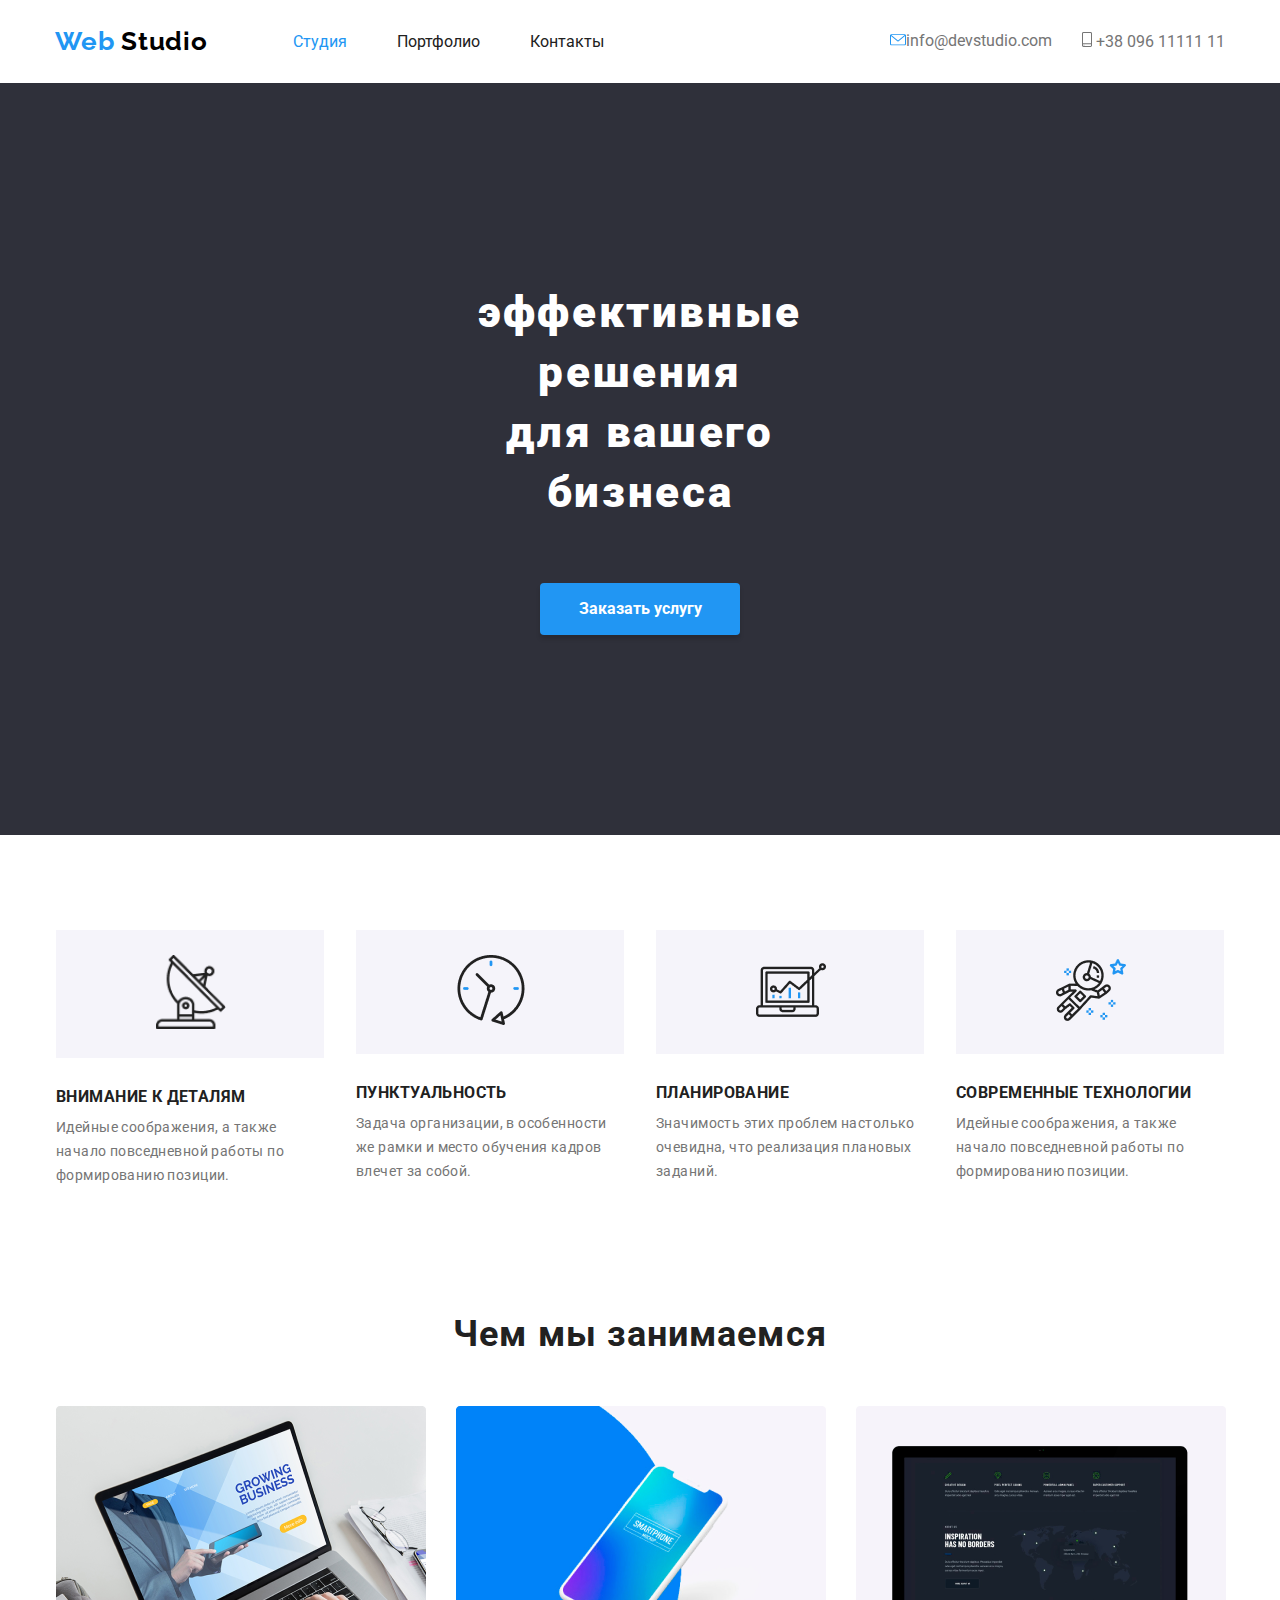
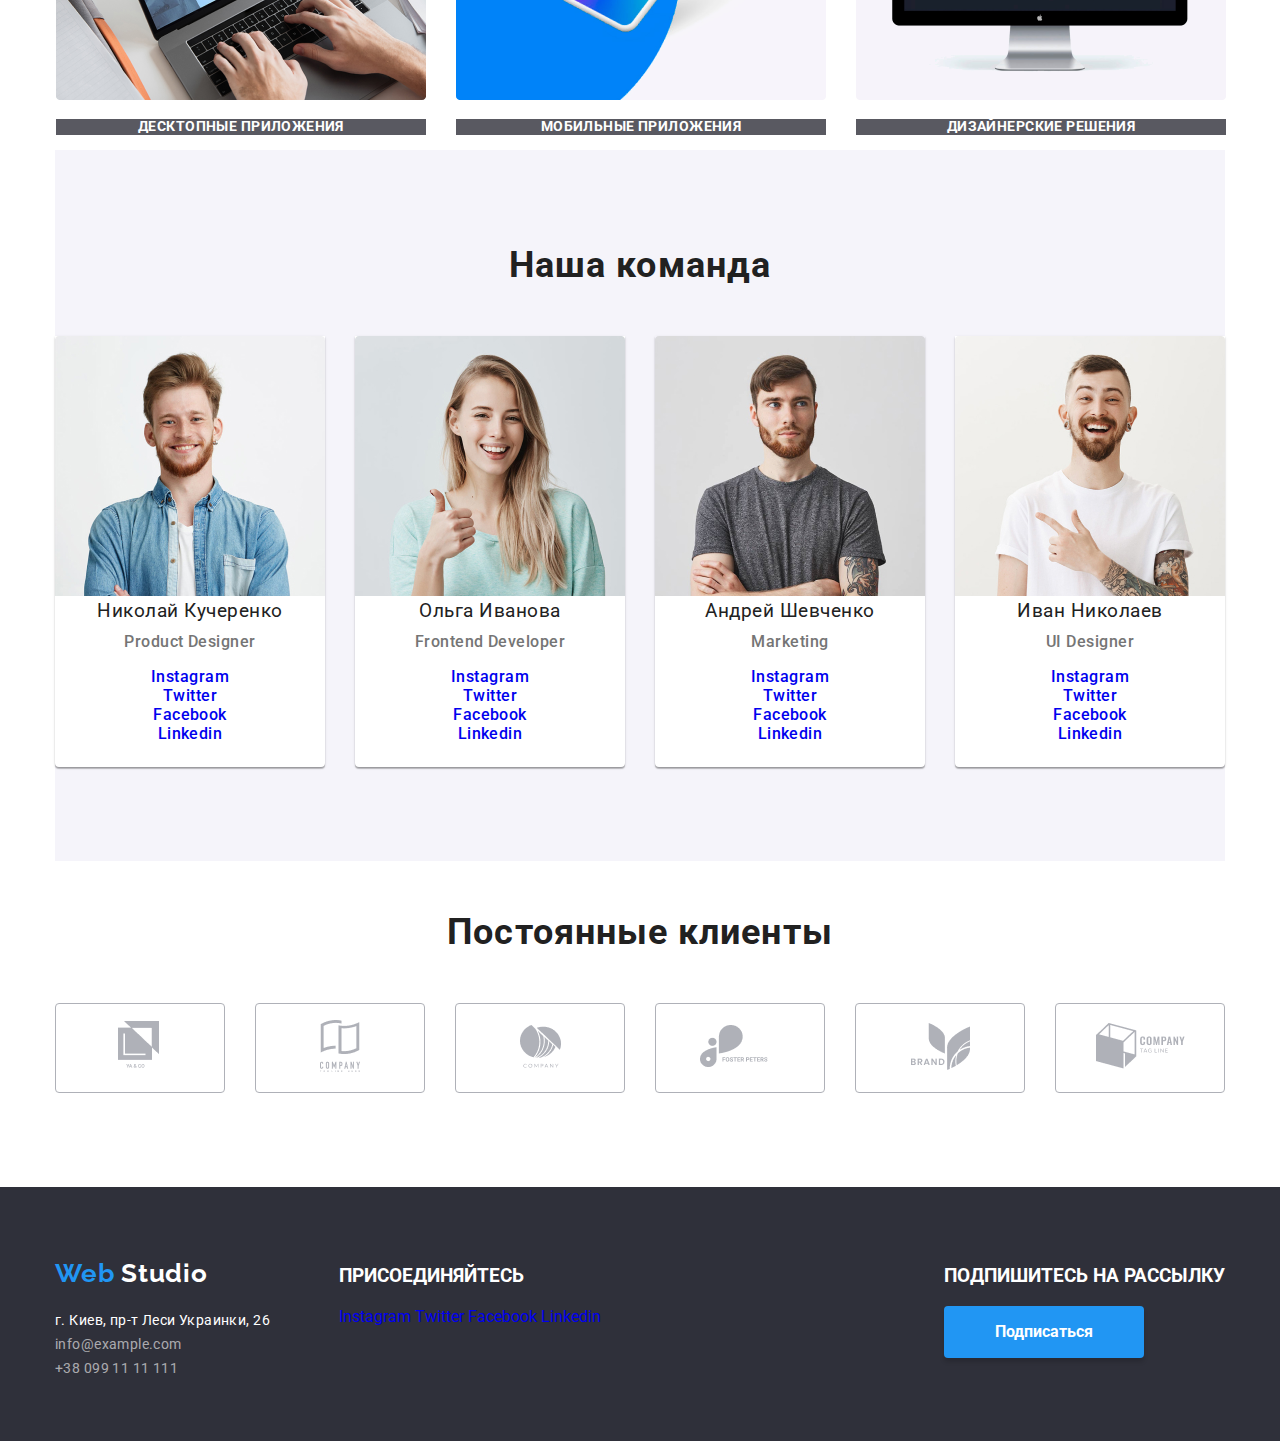
==== commit 4c4ce910: "Корректировка заголовка" ====
--- a/index.html
+++ b/index.html
@@ -37,7 +37,7 @@
     <!--Main content-->
     <main class="page-main">
       <section class="hero">
-        <h1 class="hero-title">эффективные решения для вашего бизнеса</h1>
+        <h1 class="hero-title">эффективные решения</br> для вашего бизнеса</h1>
         <a href="" class="hero-button">Заказать услугу</a>
       </section>
       <!--Our advantages (section header visually hide in css)-->
--- a/css/styles.css
+++ b/css/styles.css
@@ -111,18 +111,19 @@
   flex-wrap: wrap;
   text-align: center;
   justify-content: center;
+  align-items: center;
+  flex-direction: column;
 }
 .hero .hero-button {
-  text-align: center;
   justify-content: center;
+  align-items: center;
 }
 .hero-button {
-  display: inline-block;
   padding: 10px 32px;
   margin-bottom: 200px;
   min-width: 200px;
   min-height: 50px;
-  text-align: center;
+
   border: 1px solid transparent;
   background-color: #2196f3;
   color: #ffffff;
@@ -206,6 +207,7 @@
 .advantages-title {
   margin-top: 0;
   margin-bottom: 10px;
+  text-transform: uppercase;
 }
 .title-text {
   margin-top: 0px;
@@ -221,6 +223,7 @@
   line-height: 1.14;
   text-align: center;
   letter-spacing: 0.03em;
+  text-transform: uppercase;
 }
 .applications {
   display: flex;
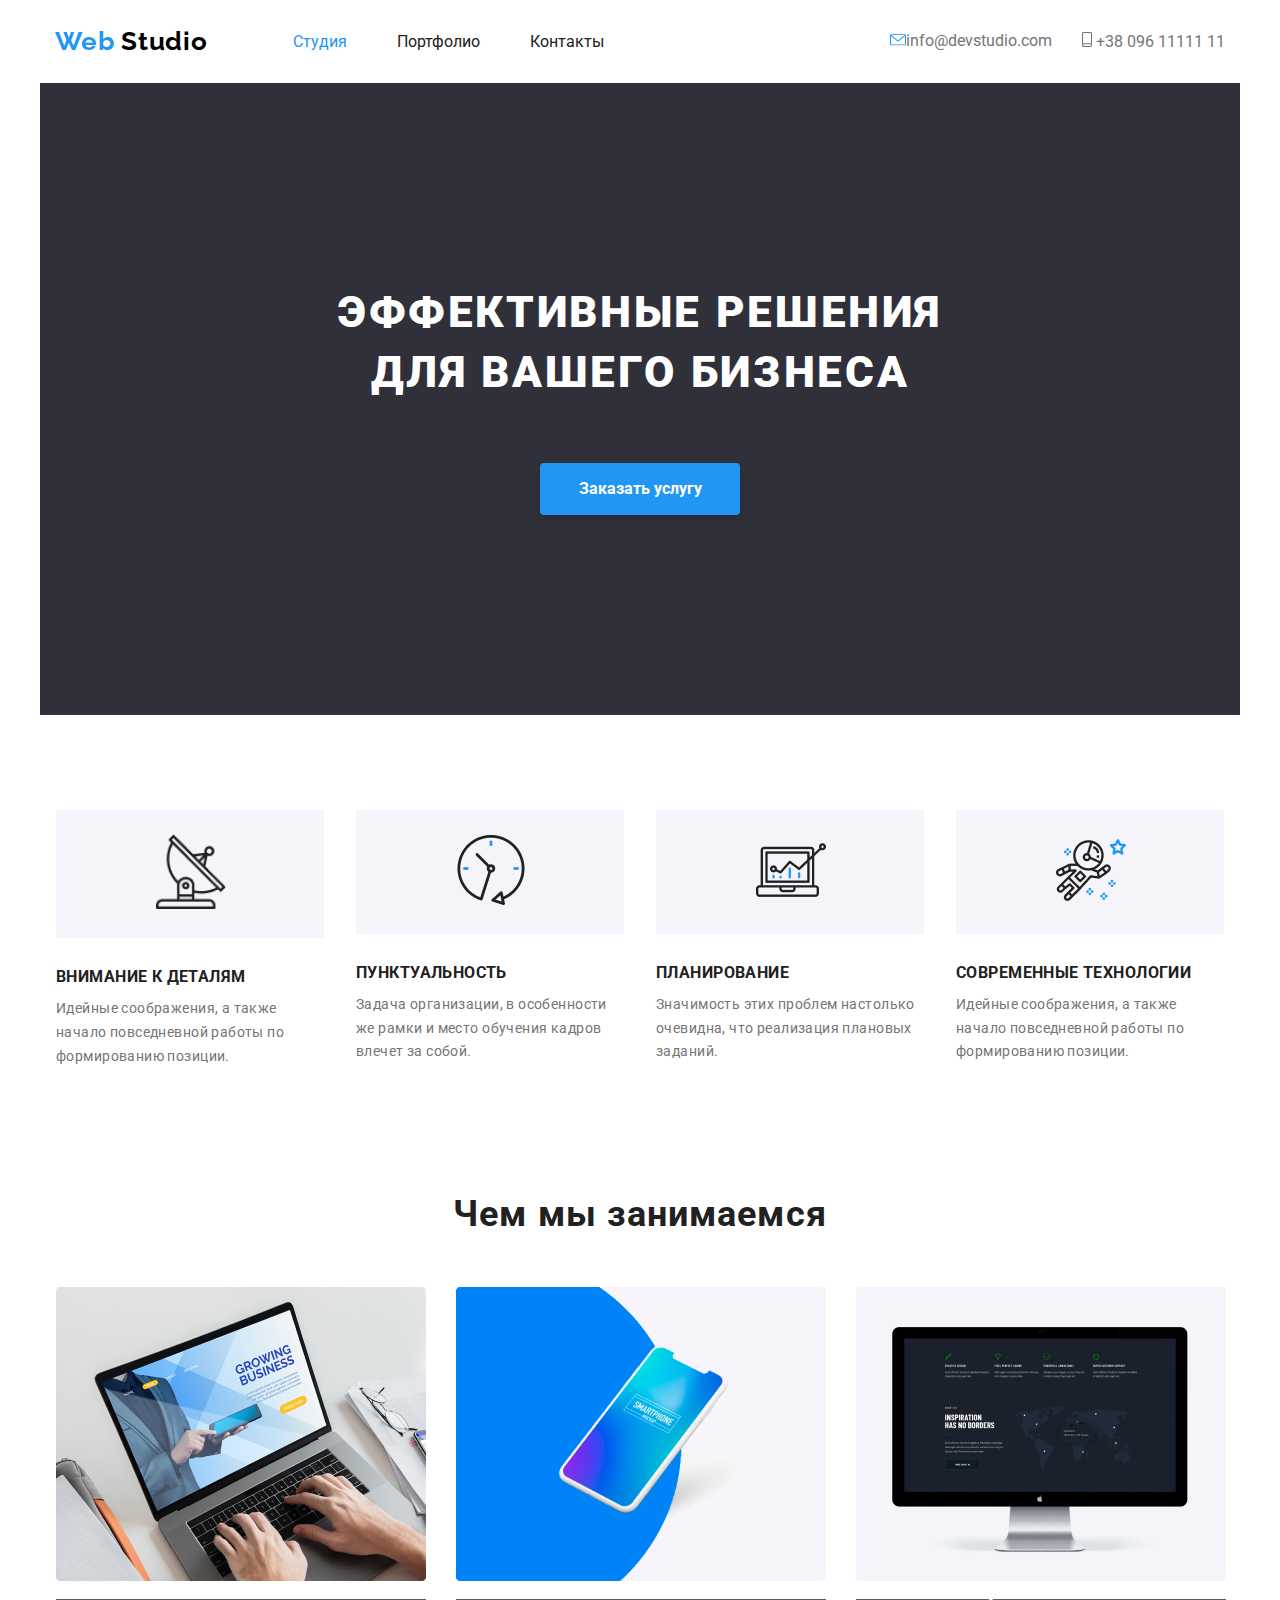
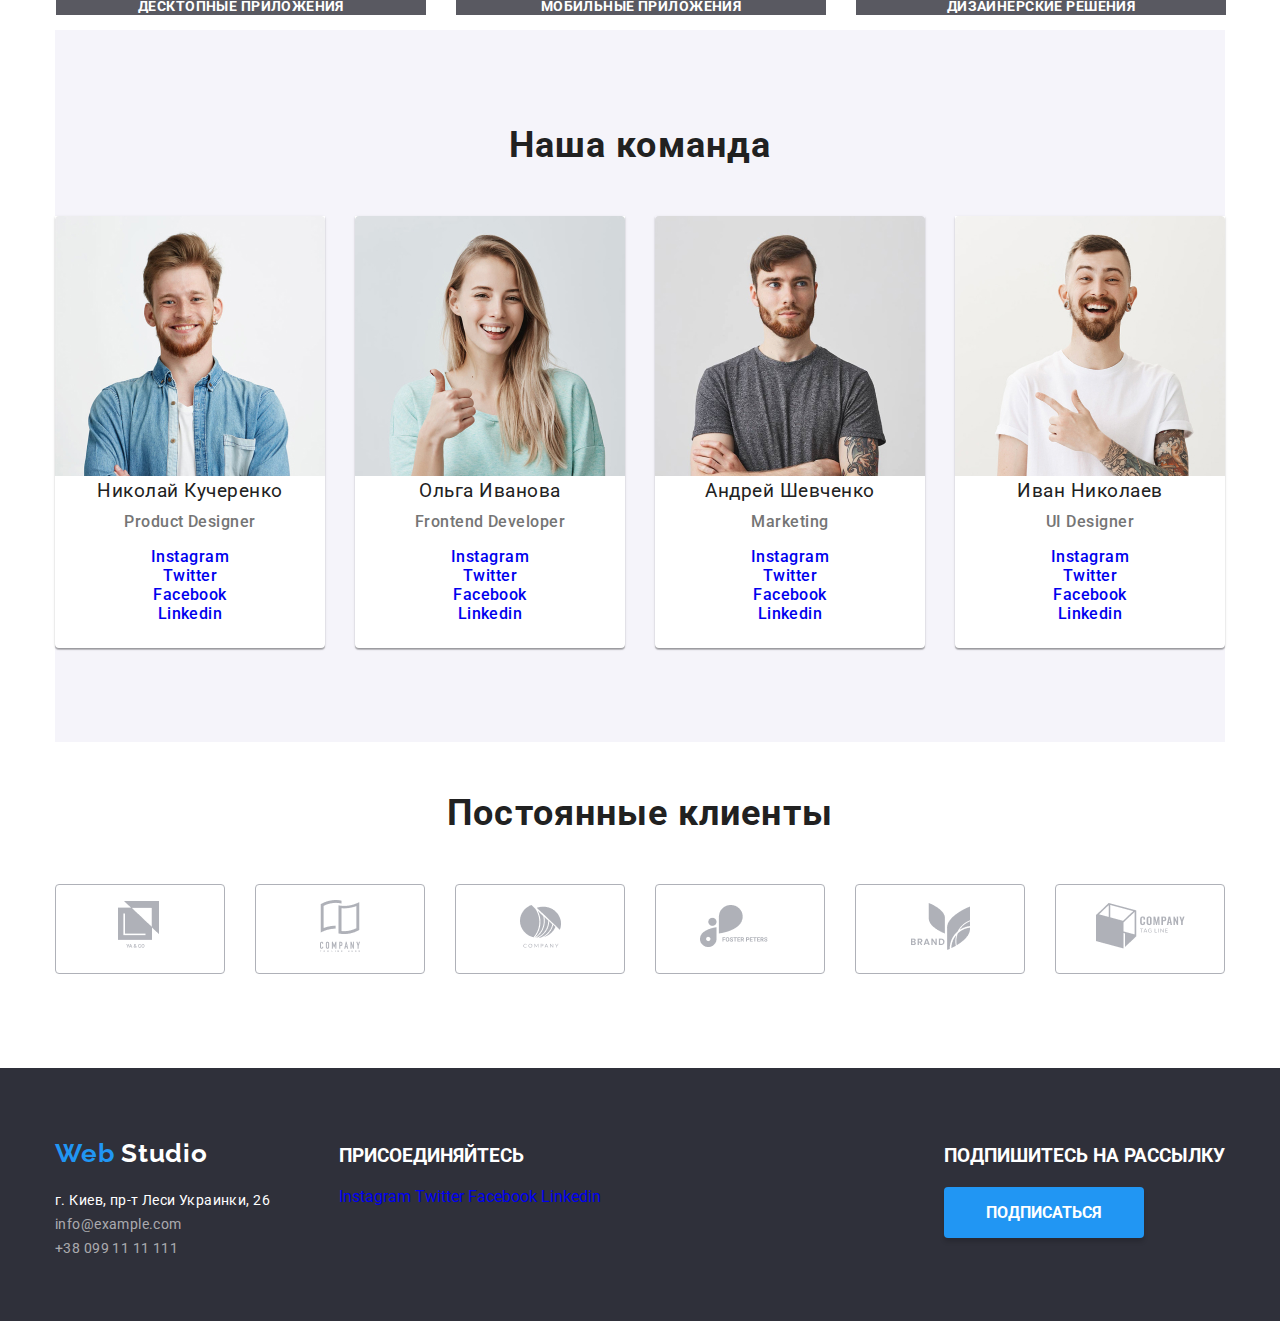
==== commit 53108c35: "корректировка br в заголовке" ====
--- a/index.html
+++ b/index.html
@@ -36,8 +36,10 @@
 
     <!--Main content-->
     <main class="page-main">
-      <section class="hero">
-        <h1 class="hero-title">эффективные решения</br> для вашего бизнеса</h1>
+      <section class="hero conteiner">
+        <h1 class="hero-title">
+          эффективные решения для вашего бизнеса
+        </h1>
         <a href="" class="hero-button">Заказать услугу</a>
       </section>
       <!--Our advantages (section header visually hide in css)-->
--- a/css/styles.css
+++ b/css/styles.css
@@ -138,13 +138,14 @@
   margin-bottom: 30px;
   padding-top: 200px;
   padding-bottom: 30px;
-  margin-right: 452px;
-  margin-left: 452px;
+  margin-left: auto;
+  margin-right: auto;
+  max-width: 696px;
   color: #ffffff;
   font-size: 44px;
   line-height: 1.36;
   font-weight: 900;
-
+  text-transform: uppercase;
   letter-spacing: 0.06em;
 }
 .team-section .team-leader {
@@ -316,6 +317,7 @@
 .join-social {
   margin: 0px;
   padding-bottom: 20px;
+  text-transform: uppercase;
 }
 .footer-social {
   display: block;
@@ -326,6 +328,7 @@
 .mailing {
   display: block;
   margin-left: auto;
+  text-transform: uppercase;
 }
 .logo-footer {
   color: #ffffff;
